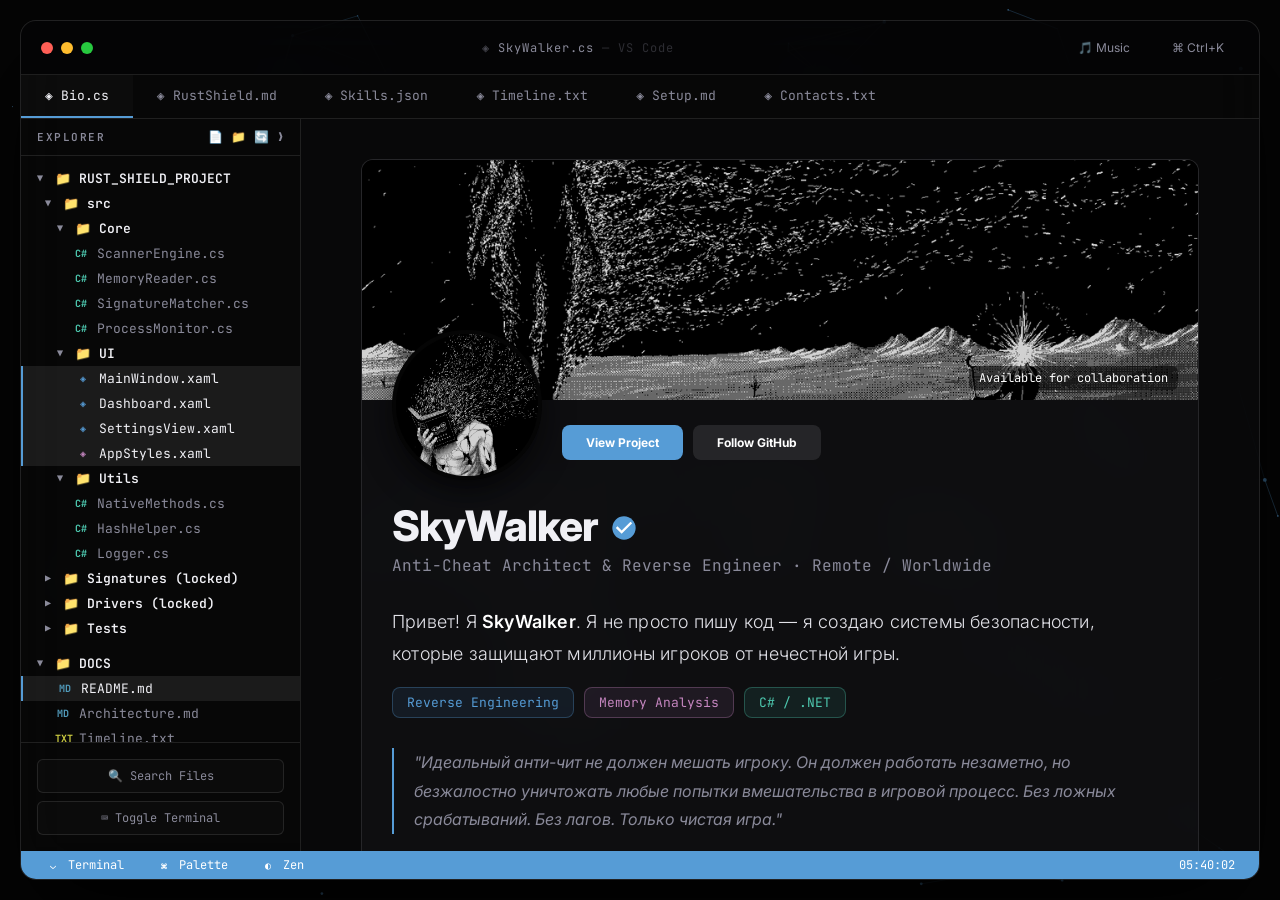
==== index.html @ 995b351a "Добавление" ====
<!DOCTYPE html>
<html lang="ru">
<head>
  <meta charset="UTF-8">
  <meta name="viewport" content="width=device-width, initial-scale=1.0">
  <title>SkyWalker | Anti-Cheat Architect</title>
  <link rel="icon" href="avatar.png">
  <link href="https://fonts.googleapis.com/css2?family=Inter:wght@300;400;500;600;700;800&family=JetBrains+Mono:wght@400;500;700&display=swap" rel="stylesheet">
  <link rel="stylesheet" href="css/main.css">
  <link rel="stylesheet" href="css/motion.css">
</head>
<body>

  <canvas id="bgCanvas"></canvas>

  <div class="boot-screen" id="bootScreen">
    <div class="boot-logo">◈</div>
    <div class="boot-text" id="bootText">INITIALIZING NARRATIVE...</div>
  </div>

  <div class="toast-container" id="toastContainer"></div>

  <div class="overlay" id="paletteOverlay">
    <div class="modal">
      <input type="text" class="modal-input" id="paletteInput" placeholder="Search commands...">
      <div class="modal-list" id="paletteList"></div>
      <div class="modal-footer"><kbd>↑↓</kbd> Navigate <kbd>↵</kbd> Select <kbd>Esc</kbd> Close</div>
    </div>
  </div>

  <div class="overlay" id="searchOverlay">
    <div class="modal">
      <input type="text" class="modal-input" id="searchInput" placeholder="Fuzzy search across all files...">
      <div class="modal-list" id="searchList"></div>
    </div>
  </div>

  <div class="window" id="appWindow">
    <div class="titlebar">
      <div class="dots">
        <div class="dot red" onclick="App.notify('System secured.', 'error')"></div>
        <div class="dot yellow"></div>
        <div class="dot green"></div>
      </div>
      <div class="titlebar-center">
        <span style="opacity:0.5">◈</span> <span id="tbTitle">SkyWalker.cs</span> <span style="opacity:0.3">— VS Code</span>
      </div>
      <div class="titlebar-actions">
        <button class="tb-btn" id="btnMusic">🎵 Music</button>
        <button class="tb-btn" onclick="App.openPalette()">⌘ Ctrl+K</button>
      </div>
    </div>

    <div class="tabbar" id="tabbar">
      <div class="tab active" data-tab="bio">◈ Bio.cs</div>
      <div class="tab" data-tab="project">◈ RustShield.md</div>
      <div class="tab" data-tab="skills">◈ Skills.json</div>
      <div class="tab" data-tab="timeline">◈ Timeline.txt</div>
      <div class="tab" data-tab="setup">◈ Setup.md</div>
      <div class="tab" data-tab="contacts">◈ Contacts.txt</div>
    </div>

    <div class="body-layout">
      <!-- ОГРОМНЫЙ EXPLORER -->
      <aside class="sidebar">
        <div class="sb-header">
          <div class="sb-title">EXPLORER</div>
          <div class="sb-actions">
            <span title="New File">📄</span>
            <span title="New Folder">📁</span>
            <span title="Refresh">🔄</span>
            <span title="Collapse">❯</span>
          </div>
        </div>
        
        <div class="sb-tree">
          <div class="sb-folder open"><span class="arrow">▼</span> 📁 RUST_SHIELD_PROJECT</div>
          
          <div class="sb-folder open" style="padding-left: 24px;"><span class="arrow">▼</span> 📁 src</div>
          <div class="sb-folder open" style="padding-left: 36px;"><span class="arrow">▼</span> 📁 Core</div>
          <div class="sb-item" data-nav="project" style="padding-left: 52px;"><span class="icon cyan">C#</span> ScannerEngine.cs</div>
          <div class="sb-item" data-nav="project" style="padding-left: 52px;"><span class="icon cyan">C#</span> MemoryReader.cs</div>
          <div class="sb-item" data-nav="project" style="padding-left: 52px;"><span class="icon cyan">C#</span> SignatureMatcher.cs</div>
          <div class="sb-item" data-nav="project" style="padding-left: 52px;"><span class="icon cyan">C#</span> ProcessMonitor.cs</div>
          
          <div class="sb-folder open" style="padding-left: 36px;"><span class="arrow">▼</span> 📁 UI</div>
          <div class="sb-item" data-nav="bio" style="padding-left: 52px;"><span class="icon blue">◈</span> MainWindow.xaml</div>
          <div class="sb-item" data-nav="bio" style="padding-left: 52px;"><span class="icon blue">◈</span> Dashboard.xaml</div>
          <div class="sb-item" data-nav="bio" style="padding-left: 52px;"><span class="icon blue">◈</span> SettingsView.xaml</div>
          <div class="sb-item" data-nav="bio" style="padding-left: 52px;"><span class="icon purple">◈</span> AppStyles.xaml</div>
          
          <div class="sb-folder open" style="padding-left: 36px;"><span class="arrow">▼</span> 📁 Utils</div>
          <div class="sb-item" data-nav="project" style="padding-left: 52px;"><span class="icon cyan">C#</span> NativeMethods.cs</div>
          <div class="sb-item" data-nav="project" style="padding-left: 52px;"><span class="icon cyan">C#</span> HashHelper.cs</div>
          <div class="sb-item" data-nav="project" style="padding-left: 52px;"><span class="icon cyan">C#</span> Logger.cs</div>

          <div class="sb-folder" style="padding-left: 24px;"><span class="arrow">▶</span> 📁 Signatures (locked)</div>
          <div class="sb-folder" style="padding-left: 24px;"><span class="arrow">▶</span> 📁 Drivers (locked)</div>
          <div class="sb-folder" style="padding-left: 24px;"><span class="arrow">▶</span> 📁 Tests</div>

          <div class="sb-folder open" style="margin-top: 10px;"><span class="arrow">▼</span> 📁 DOCS</div>
          <div class="sb-item" data-nav="bio" style="padding-left: 34px;"><span class="icon md">MD</span> README.md</div>
          <div class="sb-item" data-nav="project" style="padding-left: 34px;"><span class="icon md">MD</span> Architecture.md</div>
          <div class="sb-item" data-nav="timeline" style="padding-left: 34px;"><span class="icon txt">TXT</span> Timeline.txt</div>
          <div class="sb-item" data-nav="setup" style="padding-left: 34px;"><span class="icon md">MD</span> Installation.md</div>
          <div class="sb-item" data-nav="contacts" style="padding-left: 34px;"><span class="icon txt">TXT</span> Contacts.txt</div>

          <div class="sb-folder open" style="margin-top: 10px;"><span class="arrow">▼</span> 📁 CONFIG</div>
          <div class="sb-item" data-nav="skills" style="padding-left: 34px;"><span class="icon json">{ }</span> skills.json</div>
          <div class="sb-item" data-nav="skills" style="padding-left: 34px;"><span class="icon json">{ }</span> appsettings.json</div>
          <div class="sb-item" style="padding-left: 34px;"><span class="icon json">{ }</span> signature_db.json</div>
          
          <div class="sb-folder open" style="margin-top: 10px;"><span class="arrow">▼</span> 📁 ROOT</div>
          <div class="sb-item" style="padding-left: 34px;"><span class="icon xml">📄</span> RustShield.csproj</div>
          <div class="sb-item" style="padding-left: 34px;"><span class="icon xml">📄</span> .gitignore</div>
          <div class="sb-item" style="padding-left: 34px;"><span class="icon xml">📄</span> LICENSE</div>
          <div class="sb-item" style="padding-left: 34px;"><span class="icon xml">📄</span> icon.ico</div>
        </div>

        <div class="sb-footer">
          <button class="sb-btn" onclick="App.openSearch()">🔍 Search Files</button>
          <button class="sb-btn" onclick="App.toggleTerm()">⌨ Toggle Terminal</button>
        </div>
      </aside>

      <div class="main-area">
        <main class="main" id="mainContent" style="view-transition-name: main-view;"></main>
        
        <div class="terminal closed" id="terminal">
          <div class="term-head">
            <span>TERMINAL</span>
            <span style="cursor:pointer;" onclick="App.toggleTerm()">×</span>
          </div>
          <div class="term-body" id="termBody">
            <div class="term-line"><span class="term-prompt">skywalker@dev:~$</span><span>Type 'help' to begin.</span></div>
            <div class="term-line" style="margin-top:8px;">
              <span class="term-prompt">skywalker@dev:~$</span>
              <input type="text" class="term-in" id="termInput" autocomplete="off" spellcheck="false">
            </div>
          </div>
        </div>
      </div>
    </div>

    <div class="bottom-bar">
      <div class="bb-item" onclick="App.toggleTerm()"><span class="icon">⌄</span> Terminal</div>
      <div class="bb-item" onclick="App.openPalette()"><span class="icon">⌘</span> Palette</div>
      <div class="bb-item" onclick="document.body.classList.toggle('zen-mode')"><span class="icon">◐</span> Zen</div>
      <div style="flex:1"></div>
      <div class="bb-item" id="clock">00:00:00</div>
    </div>
  </div>

  <script src="js/data.js"></script>
  <script src="js/audio.js"></script>
  <script src="js/views.js"></script>
  <script src="js/app.js"></script>
</body>
</html>
---- css/main.css ----
:root {
  --bg: #050505;
  --bg-side: rgba(15, 15, 18, 0.6);
  --bg-panel: rgba(25, 25, 30, 0.4);
  --bg-hover: rgba(255, 255, 255, 0.08);
  --border: rgba(255, 255, 255, 0.1);
  --text: #f0f0f5;
  --text-dim: #8a8a9a;
  --blue: #569cd6; --purple: #c586c0; --green: #6a9955; --red: #f44747; --orange: #ce9178; --cyan: #4ec9b0;
  --font-sans: 'Inter', sans-serif;
  --font-mono: 'JetBrains Mono', monospace;
}

* { margin: 0; padding: 0; box-sizing: border-box; }
html, body { height: 100%; overflow: hidden; font-family: var(--font-sans); background: var(--bg); color: var(--text); }
a { color: inherit; text-decoration: none; }
button { border: none; background: none; font: inherit; color: inherit; cursor: pointer; }
input { cursor: text; }

#bgCanvas { position: fixed; inset: 0; z-index: 0; pointer-events: none; }

.window { position: absolute; inset: 20px; background: rgba(10, 10, 12, 0.7); backdrop-filter: blur(30px); border: 1px solid var(--border); border-radius: 16px; overflow: hidden; display: flex; flex-direction: column; box-shadow: 0 40px 100px rgba(0,0,0,0.9); z-index: 10; transition: inset 0.4s ease; }
body.zen-mode .window { inset: 0; border-radius: 0; border: none; }
body.zen-mode .sidebar, body.zen-mode .tabbar, body.zen-mode .bottom-bar { display: none; }
body.zen-mode .main { padding: 80px 15vw; }

.titlebar { background: rgba(0,0,0,0.4); border-bottom: 1px solid var(--border); padding: 12px 20px; display: flex; align-items: center; gap: 20px; }
.dots { display: flex; gap: 8px; }
.dot { width: 12px; height: 12px; border-radius: 50%; cursor: pointer; }
.dot.red { background: #ff5f56; } .dot.yellow { background: #ffbd2e; } .dot.green { background: #27c93f; }
.titlebar-center { flex: 1; text-align: center; font-family: var(--font-mono); font-size: 12px; color: var(--text-dim); letter-spacing: 1px; }
.titlebar-actions { display: flex; gap: 12px; }
.tb-btn { padding: 6px 14px; border-radius: 8px; font-size: 12px; color: var(--text-dim); transition: 0.2s; border: 1px solid transparent; }
.tb-btn:hover { background: var(--bg-hover); color: var(--text); border-color: var(--border); }

.tabbar { display: flex; border-bottom: 1px solid var(--border); background: rgba(0,0,0,0.2); overflow-x: auto; }
.tab { padding: 12px 24px; font-family: var(--font-mono); font-size: 13px; color: var(--text-dim); cursor: pointer; border-bottom: 2px solid transparent; transition: 0.3s; white-space: nowrap; }
.tab:hover { color: var(--text); }
.tab.active { color: var(--text); border-bottom-color: var(--blue); background: rgba(255,255,255,0.02); }

.body-layout { display: flex; flex: 1; overflow: hidden; }
.sidebar { width: 280px; background: rgba(0,0,0,0.2); border-right: 1px solid var(--border); display: flex; flex-direction: column; font-family: var(--font-mono); font-size: 13px; }
.sb-header { display: flex; justify-content: space-between; align-items: center; padding: 10px 16px; border-bottom: 1px solid var(--border); }
.sb-title { font-size: 11px; color: var(--text-dim); letter-spacing: 1.5px; font-weight: 600; }
.sb-actions { display: flex; gap: 8px; font-size: 12px; color: var(--text-dim); cursor: pointer; }
.sb-actions span:hover { color: var(--text); }

.sb-tree { flex: 1; overflow-y: auto; padding: 10px 0; }
.sb-folder { padding: 4px 16px; color: var(--text); display: flex; align-items: center; gap: 6px; cursor: pointer; font-weight: 600; white-space: nowrap; }
.sb-folder .arrow { font-size: 10px; color: var(--text-dim); width: 12px; }
.sb-folder:hover { background: var(--bg-hover); }

.sb-item { padding: 4px 16px 4px 34px; color: var(--text-dim); cursor: pointer; display: flex; align-items: center; gap: 8px; transition: 0.1s; white-space: nowrap; overflow: hidden; text-overflow: ellipsis; }
.sb-item:hover { color: var(--text); background: var(--bg-hover); }
.sb-item.active { color: var(--text); background: var(--bg-hover); border-left: 2px solid var(--blue); }

.icon { font-family: var(--font-mono); font-size: 10px; font-weight: 700; display: inline-block; text-align: center; width: 16px; }
.icon.blue { color: var(--blue); } .icon.orange { color: var(--orange); } .icon.purple { color: var(--purple); } .icon.green { color: var(--green); } .icon.cyan { color: var(--cyan); } .icon.md { color: #519aba; } .icon.txt { color: #cbcb41; } .icon.json { color: #cbcb41; } .icon.xml { color: #e37933; }

.sb-footer { padding: 16px; border-top: 1px solid var(--border); display: flex; flex-direction: column; gap: 8px; }
.sb-btn { padding: 8px; border: 1px solid var(--border); border-radius: 6px; font-size: 12px; color: var(--text-dim); text-align: center; transition: 0.2s; background: rgba(255,255,255,0.02); }
.sb-btn:hover { border-color: var(--blue); color: var(--text); }

.main-area { flex: 1; overflow: hidden; display: flex; flex-direction: column; position: relative; }
.main { flex: 1; overflow-y: auto; overflow-x: hidden; padding: 40px 60px; scroll-behavior: smooth; }

.terminal { height: 260px; background: rgba(15,15,20,0.95); backdrop-filter: blur(10px); border-top: 1px solid var(--border); display: flex; flex-direction: column; transition: height 0.3s cubic-bezier(0.16, 1, 0.3, 1); position: absolute; bottom: 0; left: 0; right: 0; z-index: 20; }
.terminal.closed { height: 0; border: none; overflow: hidden; }
.term-head { padding: 8px 16px; border-bottom: 1px solid var(--border); font-family: var(--font-mono); font-size: 11px; color: var(--text-dim); display: flex; justify-content: space-between; background: rgba(0,0,0,0.3); }
.term-body { flex: 1; padding: 16px; font-family: var(--font-mono); font-size: 13px; overflow-y: auto; line-height: 1.6; }
.term-line { display: flex; gap: 10px; margin-bottom: 4px; }
.term-prompt { color: var(--green); font-weight: bold; }
.term-in { flex: 1; background: transparent; border: none; outline: none; color: var(--text); font-family: var(--font-mono); }

.bottom-bar { background: var(--blue); padding: 4px 16px; display: flex; gap: 16px; align-items: center; font-family: var(--font-mono); font-size: 12px; color: #fff; }
.bb-item { padding: 2px 8px; border-radius: 4px; cursor: pointer; transition: 0.2s; }
.bb-item:hover { background: rgba(255,255,255,0.2); }

.overlay { position: fixed; inset: 0; background: rgba(0,0,0,0.8); backdrop-filter: blur(10px); z-index: 100; display: flex; justify-content: center; padding-top: 15vh; opacity: 0; pointer-events: none; transition: opacity 0.3s; }
.overlay.open { opacity: 1; pointer-events: all; }
.modal { width: 100%; max-width: 600px; background: rgba(25,25,30,0.95); border: 1px solid var(--border); border-radius: 12px; overflow: hidden; transform: translateY(-20px); transition: transform 0.3s; box-shadow: 0 20px 60px rgba(0,0,0,0.8); }
.overlay.open .modal { transform: translateY(0); }
.modal-input { width: 100%; padding: 16px 20px; font-family: var(--font-mono); font-size: 16px; background: transparent; color: var(--text); border-bottom: 1px solid var(--border); outline: none; }
.modal-list { max-height: 350px; overflow-y: auto; padding: 8px; }
.modal-item { padding: 12px 16px; font-family: var(--font-mono); font-size: 14px; color: var(--text-dim); cursor: pointer; border-radius: 8px; transition: 0.1s; }
.modal-item:hover, .modal-item.selected { background: rgba(86, 156, 214, 0.15); color: var(--text); }
.modal-footer { padding: 12px 16px; border-top: 1px solid var(--border); font-size: 11px; color: var(--text-dim); display: flex; gap: 16px; background: rgba(0,0,0,0.2); font-family: var(--font-mono); }
kbd { background: rgba(255,255,255,0.1); border: 1px solid var(--border); padding: 2px 6px; border-radius: 4px; font-family: var(--font-sans); }

.toast-container { position: fixed; bottom: 40px; right: 40px; z-index: 1000; display: flex; flex-direction: column; gap: 12px; }
.toast { background: rgba(25,25,30,0.95); border: 1px solid var(--border); border-left: 4px solid var(--blue); padding: 14px 20px; border-radius: 8px; font-size: 13px; box-shadow: 0 10px 30px rgba(0,0,0,0.5); animation: slideIn 0.3s cubic-bezier(0.16, 1, 0.3, 1); position: relative; overflow: hidden; min-width: 250px; }
.toast-progress { position: absolute; bottom: 0; left: 0; height: 2px; background: var(--blue); animation: progress 3s linear forwards; }
@keyframes slideIn { from { transform: translateX(50px); opacity: 0; } to { transform: translateX(0); opacity: 1; } }
@keyframes progress { from { width: 100%; } to { width: 0%; } }

.boot-screen { position: fixed; inset: 0; background: #050505; z-index: 9999; display: flex; flex-direction: column; align-items: center; justify-content: center; transition: opacity 0.8s; }
.boot-screen.hidden { opacity: 0; pointer-events: none; }
.boot-logo { font-size: 80px; color: var(--blue); margin-bottom: 24px; text-shadow: 0 0 40px var(--blue); animation: pulse 2s infinite; }
.boot-text { font-family: var(--font-mono); font-size: 14px; color: var(--text-dim); letter-spacing: 2px; }
@keyframes pulse { 0%, 100% { transform: scale(1); } 50% { transform: scale(1.05); opacity: 0.7; } }

.content-section { margin-bottom: 50px; }
.section-header { font-family: var(--font-mono); font-size: 20px; color: var(--blue); margin-bottom: 20px; display: flex; align-items: center; gap: 12px; }
.section-header::before { content: '#'; color: var(--text-dim); }
.section-header::after { content: ''; flex: 1; height: 1px; background: var(--border); margin-left: 12px; }
.grid-2 { display: grid; grid-template-columns: 1fr 1fr; gap: 20px; }
.grid-3 { display: grid; grid-template-columns: repeat(3, 1fr); gap: 20px; }
.card { background: rgba(255,255,255,0.02); border: 1px solid var(--border); border-radius: 12px; padding: 24px; transition: 0.3s; }
.card:hover { background: rgba(255,255,255,0.04); border-color: rgba(86, 156, 214, 0.3); transform: translateY(-2px); }
/* ==========================================
   КАСТОМНЫЙ СКРОЛЛБАР (Премиум дизайн)
   ========================================== */

/* Для WebKit браузеров (Chrome, Edge, Safari, Opera) */
::-webkit-scrollbar {
  width: 8px;  /* Ширина вертикального скролла */
  height: 8px; /* Высота горизонтального скролла */
}

::-webkit-scrollbar-track {
  background: rgba(0, 0, 0, 0.2); /* Темный, почти прозрачный фон дорожки */
  border-radius: 4px;
}

::-webkit-scrollbar-thumb {
  background: rgba(255, 255, 255, 0.1); /* Полупрозрачный ползунок */
  border-radius: 4px;
  border: 1px solid transparent; /* Отступы (чтобы ползунок казался тоньше) */
  background-clip: padding-box;
  transition: background 0.3s ease;
}

::-webkit-scrollbar-thumb:hover {
  background: rgba(86, 156, 214, 0.6); /* Неоново-синий при наведении */
  box-shadow: 0 0 10px rgba(86, 156, 214, 0.4); /* Легкое свечение */
}

::-webkit-scrollbar-corner {
  background: transparent;
}

/* Для Firefox (он не поддерживает WebKit стили, но понимает эти) */
* {
  scrollbar-width: thin;
  scrollbar-color: rgba(255, 255, 255, 0.15) rgba(0, 0, 0, 0.2);
}
---- css/motion.css ----
::view-transition-old(main-view) { animation: 0.3s cubic-bezier(0.4, 0, 1, 1) both fade-out; }
::view-transition-new(main-view) { animation: 0.5s cubic-bezier(0, 0, 0.2, 1) both slide-up; }
@keyframes fade-out { to { opacity: 0; transform: scale(0.98); filter: blur(4px); } }
@keyframes slide-up { from { opacity: 0; transform: translateY(30px) scale(0.98); } to { opacity: 1; transform: translateY(0) scale(1); } }

@keyframes kinetic-text {
  0% { opacity: 0; transform: translateY(50px) scale(0.9); filter: blur(10px); }
  100% { opacity: 1; transform: translateY(0) scale(1); filter: blur(0); }
}
.hero-name { animation: kinetic-text linear both; animation-timeline: view(); animation-range: entry 10% cover 40%; }

@keyframes reveal-card {
  from { opacity: 0; transform: translateY(40px); }
  to { opacity: 1; transform: translateY(0); }
}
.scroll-reveal { animation: reveal-card linear both; animation-timeline: view(); animation-range: entry 5% cover 20%; }

@keyframes parallax-banner {
  from { transform: translateY(0) scale(1); }
  to { transform: translateY(40%) scale(1.1); }
}
.gh-banner { animation: parallax-banner linear both; animation-timeline: scroll(nearest); }

.gh-profile { position: relative; transition: transform 0.4s cubic-bezier(0.16, 1, 0.3, 1), box-shadow 0.4s; border-radius: 12px; overflow: hidden; background: rgba(25, 25, 30, 0.4); border: 1px solid var(--border); }
.gh-profile:hover { transform: translateY(-5px); box-shadow: 0 20px 40px rgba(0,0,0,0.6), 0 0 20px rgba(86, 156, 214, 0.15); }
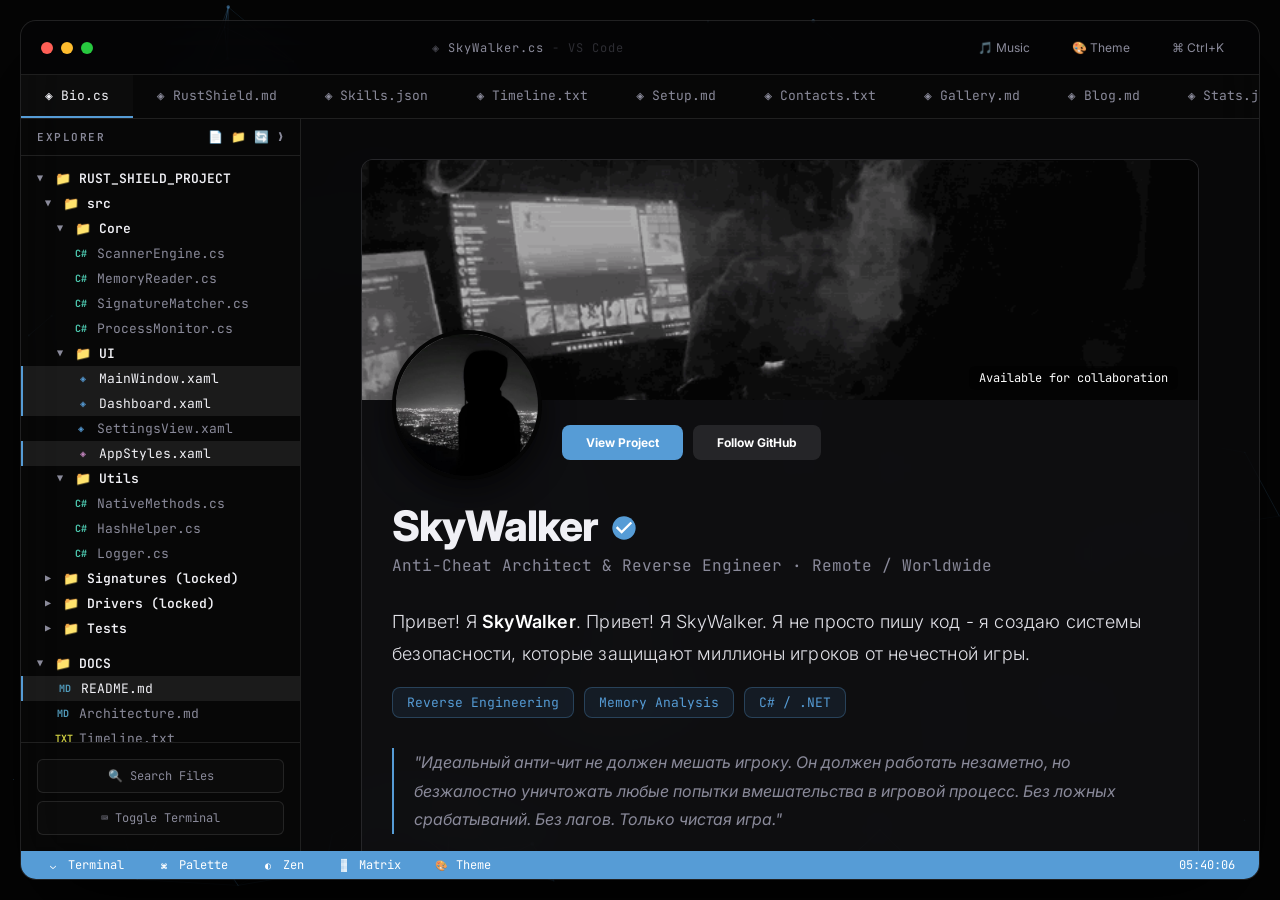
==== commit cf13361b: "s" ====
--- a/index.html
+++ b/index.html
@@ -8,10 +8,22 @@
   <link href="https://fonts.googleapis.com/css2?family=Inter:wght@300;400;500;600;700;800&family=JetBrains+Mono:wght@400;500;700&display=swap" rel="stylesheet">
   <link rel="stylesheet" href="css/main.css">
   <link rel="stylesheet" href="css/motion.css">
+  <link rel="stylesheet" href="css/themes.css">
+  
+  <style>
+    #themeOverlay { padding-top: 15vh !important; align-items: flex-start !important; }
+    #themeOverlay .modal { max-width: 360px !important; height: auto !important; min-height: auto !important; background: rgba(25, 25, 30, 0.98) !important; }
+    #themeOverlay .modal-list { max-height: 250px !important; }
+    .modal-item.selected { background: rgba(86, 156, 214, 0.3) !important; }
+  </style>
 </head>
 <body>
 
   <canvas id="bgCanvas"></canvas>
+  <canvas id="matrixCanvas" style="position:fixed;inset:0;z-index:1;pointer-events:none;display:none;"></canvas>
+
+  <audio id="bgMusic" src="music.mp3" loop preload="auto"></audio>
+  <audio id="webMusic" preload="none"></audio>
 
   <div class="boot-screen" id="bootScreen">
     <div class="boot-logo">◈</div>
@@ -32,6 +44,29 @@
     <div class="modal">
       <input type="text" class="modal-input" id="searchInput" placeholder="Fuzzy search across all files...">
       <div class="modal-list" id="searchList"></div>
+    </div>
+  </div>
+
+  <div class="overlay" id="themeOverlay">
+    <div class="modal">
+      <div class="modal-input" style="cursor:default;">🎨 Выберите тему</div>
+      <div class="modal-list" id="themeList"></div>
+    </div>
+  </div>
+
+  <!-- Окно для чтения статьи в блоге -->
+  <div class="overlay" id="blogOverlay">
+    <div class="modal" style="max-width: 700px;">
+      <div style="padding: 20px; border-bottom: 1px solid var(--border); display: flex; justify-content: space-between; align-items: center; background: rgba(0,0,0,0.2);">
+        <div>
+          <div id="blogModalTitle" style="font-size: 20px; font-weight: bold; color: var(--text);"></div>
+          <div id="blogModalDate" style="font-family: var(--font-mono); font-size: 12px; color: var(--text-dim); margin-top: 4px;"></div>
+        </div>
+        <button onclick="App.closeBlog()" style="background: none; border: none; color: var(--text-dim); font-size: 24px; cursor: pointer; transition: 0.2s;" onmouseover="this.style.color='#fff'" onmouseout="this.style.color='var(--text-dim)'">×</button>
+      </div>
+      <div id="blogModalBody" style="padding: 24px; color: #d1d1d6; font-size: 15px; line-height: 1.8; max-height: 60vh; overflow-y: auto;">
+        <!-- Текст статьи -->
+      </div>
     </div>
   </div>
 
@@ -43,10 +78,11 @@
         <div class="dot green"></div>
       </div>
       <div class="titlebar-center">
-        <span style="opacity:0.5">◈</span> <span id="tbTitle">SkyWalker.cs</span> <span style="opacity:0.3">— VS Code</span>
+        <span style="opacity:0.5">◈</span> <span id="tbTitle">SkyWalker.cs</span> <span style="opacity:0.3">- VS Code</span>
       </div>
       <div class="titlebar-actions">
         <button class="tb-btn" id="btnMusic">🎵 Music</button>
+        <button class="tb-btn" id="btnTheme">🎨 Theme</button>
         <button class="tb-btn" onclick="App.openPalette()">⌘ Ctrl+K</button>
       </div>
     </div>
@@ -58,10 +94,14 @@
       <div class="tab" data-tab="timeline">◈ Timeline.txt</div>
       <div class="tab" data-tab="setup">◈ Setup.md</div>
       <div class="tab" data-tab="contacts">◈ Contacts.txt</div>
+      <div class="tab" data-tab="gallery">◈ Gallery.md</div>
+      <div class="tab" data-tab="blog">◈ Blog.md</div>
+      <div class="tab" data-tab="stats">◈ Stats.json</div>
+      <div class="tab" data-tab="changelog">◈ Changelog.txt</div>
+      <div class="tab" data-tab="converter">◈ Converter.js</div>
     </div>
 
     <div class="body-layout">
-      <!-- ОГРОМНЫЙ EXPLORER -->
       <aside class="sidebar">
         <div class="sb-header">
           <div class="sb-title">EXPLORER</div>
@@ -72,23 +112,23 @@
             <span title="Collapse">❯</span>
           </div>
         </div>
-        
+
         <div class="sb-tree">
           <div class="sb-folder open"><span class="arrow">▼</span> 📁 RUST_SHIELD_PROJECT</div>
-          
+
           <div class="sb-folder open" style="padding-left: 24px;"><span class="arrow">▼</span> 📁 src</div>
           <div class="sb-folder open" style="padding-left: 36px;"><span class="arrow">▼</span> 📁 Core</div>
           <div class="sb-item" data-nav="project" style="padding-left: 52px;"><span class="icon cyan">C#</span> ScannerEngine.cs</div>
           <div class="sb-item" data-nav="project" style="padding-left: 52px;"><span class="icon cyan">C#</span> MemoryReader.cs</div>
           <div class="sb-item" data-nav="project" style="padding-left: 52px;"><span class="icon cyan">C#</span> SignatureMatcher.cs</div>
           <div class="sb-item" data-nav="project" style="padding-left: 52px;"><span class="icon cyan">C#</span> ProcessMonitor.cs</div>
-          
+
           <div class="sb-folder open" style="padding-left: 36px;"><span class="arrow">▼</span> 📁 UI</div>
           <div class="sb-item" data-nav="bio" style="padding-left: 52px;"><span class="icon blue">◈</span> MainWindow.xaml</div>
           <div class="sb-item" data-nav="bio" style="padding-left: 52px;"><span class="icon blue">◈</span> Dashboard.xaml</div>
-          <div class="sb-item" data-nav="bio" style="padding-left: 52px;"><span class="icon blue">◈</span> SettingsView.xaml</div>
+          <div class="sb-item" data-nav="gallery" style="padding-left: 52px;"><span class="icon blue">◈</span> SettingsView.xaml</div>
           <div class="sb-item" data-nav="bio" style="padding-left: 52px;"><span class="icon purple">◈</span> AppStyles.xaml</div>
-          
+
           <div class="sb-folder open" style="padding-left: 36px;"><span class="arrow">▼</span> 📁 Utils</div>
           <div class="sb-item" data-nav="project" style="padding-left: 52px;"><span class="icon cyan">C#</span> NativeMethods.cs</div>
           <div class="sb-item" data-nav="project" style="padding-left: 52px;"><span class="icon cyan">C#</span> HashHelper.cs</div>
@@ -104,12 +144,18 @@
           <div class="sb-item" data-nav="timeline" style="padding-left: 34px;"><span class="icon txt">TXT</span> Timeline.txt</div>
           <div class="sb-item" data-nav="setup" style="padding-left: 34px;"><span class="icon md">MD</span> Installation.md</div>
           <div class="sb-item" data-nav="contacts" style="padding-left: 34px;"><span class="icon txt">TXT</span> Contacts.txt</div>
+          <div class="sb-item" data-nav="blog" style="padding-left: 34px;"><span class="icon md">MD</span> Blog.md</div>
+          <div class="sb-item" data-nav="changelog" style="padding-left: 34px;"><span class="icon txt">TXT</span> Changelog.txt</div>
 
           <div class="sb-folder open" style="margin-top: 10px;"><span class="arrow">▼</span> 📁 CONFIG</div>
           <div class="sb-item" data-nav="skills" style="padding-left: 34px;"><span class="icon json">{ }</span> skills.json</div>
+          <div class="sb-item" data-nav="stats" style="padding-left: 34px;"><span class="icon json">{ }</span> stats.json</div>
           <div class="sb-item" data-nav="skills" style="padding-left: 34px;"><span class="icon json">{ }</span> appsettings.json</div>
           <div class="sb-item" style="padding-left: 34px;"><span class="icon json">{ }</span> signature_db.json</div>
-          
+
+          <div class="sb-folder open" style="margin-top: 10px;"><span class="arrow">▼</span> 📁 TOOLS</div>
+          <div class="sb-item" data-nav="converter" style="padding-left: 34px;"><span class="icon json">JS</span> Converter.js</div>
+
           <div class="sb-folder open" style="margin-top: 10px;"><span class="arrow">▼</span> 📁 ROOT</div>
           <div class="sb-item" style="padding-left: 34px;"><span class="icon xml">📄</span> RustShield.csproj</div>
           <div class="sb-item" style="padding-left: 34px;"><span class="icon xml">📄</span> .gitignore</div>
@@ -125,7 +171,7 @@
 
       <div class="main-area">
         <main class="main" id="mainContent" style="view-transition-name: main-view;"></main>
-        
+
         <div class="terminal closed" id="terminal">
           <div class="term-head">
             <span>TERMINAL</span>
@@ -145,15 +191,17 @@
     <div class="bottom-bar">
       <div class="bb-item" onclick="App.toggleTerm()"><span class="icon">⌄</span> Terminal</div>
       <div class="bb-item" onclick="App.openPalette()"><span class="icon">⌘</span> Palette</div>
-      <div class="bb-item" onclick="document.body.classList.toggle('zen-mode')"><span class="icon">◐</span> Zen</div>
+      <div class="bb-item" onclick="App.toggleZen()"><span class="icon">◐</span> Zen</div>
+      <div class="bb-item" onclick="App.toggleMatrix()"><span class="icon">▓</span> Matrix</div>
+      <div class="bb-item" onclick="App.openTheme()"><span class="icon">🎨</span> Theme</div>
       <div style="flex:1"></div>
       <div class="bb-item" id="clock">00:00:00</div>
     </div>
   </div>
 
   <script src="js/data.js"></script>
-  <script src="js/audio.js"></script>
   <script src="js/views.js"></script>
+  <script src="js/github.js"></script>
   <script src="js/app.js"></script>
 </body>
 </html>
--- a/css/main.css
+++ b/css/main.css
@@ -76,16 +76,92 @@
 .bb-item { padding: 2px 8px; border-radius: 4px; cursor: pointer; transition: 0.2s; }
 .bb-item:hover { background: rgba(255,255,255,0.2); }
 
-.overlay { position: fixed; inset: 0; background: rgba(0,0,0,0.8); backdrop-filter: blur(10px); z-index: 100; display: flex; justify-content: center; padding-top: 15vh; opacity: 0; pointer-events: none; transition: opacity 0.3s; }
+/* ==========================================
+   ИСПРАВЛЕННЫЕ МОДАЛЬНЫЕ ОКНА (ПОИСК, ТЕМЫ)
+   ========================================== */
+
+.overlay { 
+  position: fixed; 
+  inset: 0; 
+  background: rgba(0,0,0,0.8); 
+  backdrop-filter: blur(10px); 
+  z-index: 100; 
+  display: flex; 
+  justify-content: center; 
+  align-items: flex-start; /* Прижимаем к верху */
+  padding-top: 15vh; /* Отступ сверху */
+  opacity: 0; 
+  pointer-events: none; 
+  transition: opacity 0.3s; 
+}
 .overlay.open { opacity: 1; pointer-events: all; }
-.modal { width: 100%; max-width: 600px; background: rgba(25,25,30,0.95); border: 1px solid var(--border); border-radius: 12px; overflow: hidden; transform: translateY(-20px); transition: transform 0.3s; box-shadow: 0 20px 60px rgba(0,0,0,0.8); }
-.overlay.open .modal { transform: translateY(0); }
-.modal-input { width: 100%; padding: 16px 20px; font-family: var(--font-mono); font-size: 16px; background: transparent; color: var(--text); border-bottom: 1px solid var(--border); outline: none; }
-.modal-list { max-height: 350px; overflow-y: auto; padding: 8px; }
-.modal-item { padding: 12px 16px; font-family: var(--font-mono); font-size: 14px; color: var(--text-dim); cursor: pointer; border-radius: 8px; transition: 0.1s; }
+
+.modal { 
+  width: 100%; 
+  max-width: 600px; 
+  background: rgba(25,25,30,0.95); 
+  border: 1px solid var(--border); 
+  border-radius: 12px; 
+  overflow: hidden; 
+  /* Плавная анимация выплывания */
+  transform: translateY(-20px) scaleY(0.95); 
+  transform-origin: top center;
+  transition: transform 0.3s cubic-bezier(0.16, 1, 0.3, 1); 
+  box-shadow: 0 20px 60px rgba(0,0,0,0.8); 
+  display: flex;
+  flex-direction: column;
+  /* Убираем жесткую высоту, чтобы он рос вместе с контентом */
+  height: auto; 
+  max-height: 70vh; 
+}
+.overlay.open .modal { transform: translateY(0) scaleY(1); }
+
+.modal-input { 
+  width: 100%; 
+  padding: 16px 20px; 
+  font-family: var(--font-mono); 
+  font-size: 16px; 
+  background: transparent; 
+  color: var(--text); 
+  border-bottom: 1px solid var(--border); 
+  outline: none; 
+}
+
+.modal-list { 
+  /* Убираем flex: 1, чтобы список не растягивался */
+  flex: 0 1 auto; 
+  max-height: 400px; 
+  overflow-y: auto; 
+  padding: 8px; 
+}
+
+.modal-item { 
+  padding: 12px 16px; 
+  font-family: var(--font-mono); 
+  font-size: 14px; 
+  color: var(--text-dim); 
+  cursor: pointer; 
+  border-radius: 8px; 
+  transition: 0.1s; 
+}
 .modal-item:hover, .modal-item.selected { background: rgba(86, 156, 214, 0.15); color: var(--text); }
-.modal-footer { padding: 12px 16px; border-top: 1px solid var(--border); font-size: 11px; color: var(--text-dim); display: flex; gap: 16px; background: rgba(0,0,0,0.2); font-family: var(--font-mono); }
+
+.modal-footer { 
+  padding: 12px 16px; 
+  border-top: 1px solid var(--border); 
+  font-size: 11px; 
+  color: var(--text-dim); 
+  display: flex; 
+  gap: 16px; 
+  background: rgba(0,0,0,0.2); 
+  font-family: var(--font-mono); 
+}
 kbd { background: rgba(255,255,255,0.1); border: 1px solid var(--border); padding: 2px 6px; border-radius: 4px; font-family: var(--font-sans); }
+
+/* Фикс размера для окна тем */
+#themeOverlay .modal { max-width: 360px; }
+
+/* ========================================== */
 
 .toast-container { position: fixed; bottom: 40px; right: 40px; z-index: 1000; display: flex; flex-direction: column; gap: 12px; }
 .toast { background: rgba(25,25,30,0.95); border: 1px solid var(--border); border-left: 4px solid var(--blue); padding: 14px 20px; border-radius: 8px; font-size: 13px; box-shadow: 0 10px 30px rgba(0,0,0,0.5); animation: slideIn 0.3s cubic-bezier(0.16, 1, 0.3, 1); position: relative; overflow: hidden; min-width: 250px; }
@@ -107,40 +183,206 @@
 .grid-3 { display: grid; grid-template-columns: repeat(3, 1fr); gap: 20px; }
 .card { background: rgba(255,255,255,0.02); border: 1px solid var(--border); border-radius: 12px; padding: 24px; transition: 0.3s; }
 .card:hover { background: rgba(255,255,255,0.04); border-color: rgba(86, 156, 214, 0.3); transform: translateY(-2px); }
+
+::-webkit-scrollbar { width: 8px; height: 8px; }
+::-webkit-scrollbar-track { background: rgba(0, 0, 0, 0.2); border-radius: 4px; }
+::-webkit-scrollbar-thumb { background: rgba(255, 255, 255, 0.1); border-radius: 4px; border: 1px solid transparent; background-clip: padding-box; transition: background 0.3s ease; }
+::-webkit-scrollbar-thumb:hover { background: rgba(86, 156, 214, 0.6); box-shadow: 0 0 10px rgba(86, 156, 214, 0.4); }
+::-webkit-scrollbar-corner { background: transparent; }
+
+* { scrollbar-width: thin; scrollbar-color: rgba(255, 255, 255, 0.15) rgba(0, 0, 0, 0.2); }
 /* ==========================================
-   КАСТОМНЫЙ СКРОЛЛБАР (Премиум дизайн)
+   КРАСИВЫЙ ПЛЕЕР (НОВЫЙ ДИЗАЙН)
    ========================================== */
 
-/* Для WebKit браузеров (Chrome, Edge, Safari, Opera) */
-::-webkit-scrollbar {
-  width: 8px;  /* Ширина вертикального скролла */
-  height: 8px; /* Высота горизонтального скролла */
-}
-
-::-webkit-scrollbar-track {
-  background: rgba(0, 0, 0, 0.2); /* Темный, почти прозрачный фон дорожки */
+/* Стильная кнопка Play */
+.music-btn {
+  width: 44px;
+  height: 44px;
+  border-radius: 50%;
+  background: linear-gradient(135deg, var(--blue), var(--purple));
+  color: #fff;
+  font-size: 18px;
+  display: flex;
+  align-items: center;
+  justify-content: center;
+  cursor: pointer;
+  border: none;
+  box-shadow: 0 4px 15px rgba(86, 156, 214, 0.4);
+  transition: all 0.3s cubic-bezier(0.16, 1, 0.3, 1);
+  position: relative;
+}
+
+.music-btn:hover {
+  transform: scale(1.05);
+  box-shadow: 0 6px 20px rgba(86, 156, 214, 0.6);
+}
+
+.music-btn.playing {
+  background: linear-gradient(135deg, var(--red), #ff7b72);
+  box-shadow: 0 4px 15px rgba(244, 71, 71, 0.4);
+}
+
+/* Контейнер эквалайзера */
+.eq-container {
+  display: flex;
+  align-items: flex-end;
+  gap: 3px;
+  height: 24px;
+  opacity: 0.3;
+  transition: opacity 0.3s;
+}
+
+.eq-container.active {
+  opacity: 1;
+}
+
+/* Полоски эквалайзера */
+.eq-bar {
+  width: 4px;
+  background: var(--blue);
+  border-radius: 2px;
+  height: 5px;
+  transition: height 0.2s;
+}
+
+.eq-container.active .eq-bar {
+  animation: equalize 1s infinite alternate ease-in-out;
+}
+
+/* Разные задержки для полосок, чтобы они прыгали хаотично */
+.eq-container.active .eq-bar:nth-child(1) { animation-duration: 0.8s; background: var(--cyan); }
+.eq-container.active .eq-bar:nth-child(2) { animation-duration: 1.1s; background: var(--blue); }
+.eq-container.active .eq-bar:nth-child(3) { animation-duration: 0.9s; background: var(--purple); }
+.eq-container.active .eq-bar:nth-child(4) { animation-duration: 1.2s; background: var(--blue); }
+
+@keyframes equalize {
+  0% { height: 5px; }
+  100% { height: 24px; }
+}
+
+/* Красивый ползунок громкости */
+input[type=range] {
+  -webkit-appearance: none;
+  background: transparent;
+}
+input[type=range]::-webkit-slider-thumb {
+  -webkit-appearance: none;
+  height: 14px;
+  width: 14px;
+  border-radius: 50%;
+  background: #fff;
+  cursor: pointer;
+  margin-top: -5px;
+  box-shadow: 0 0 10px rgba(255,255,255,0.5);
+}
+input[type=range]::-webkit-slider-runnable-track {
+  width: 100%;
+  height: 4px;
+  cursor: pointer;
+  background: rgba(255, 255, 255, 0.2);
+  border-radius: 2px;
+}
+/* ==========================================
+   ЭКВАЛАЙЗЕР ВНУТРИ ПЛЕЕРА
+   ========================================== */
+
+.eq-container {
+  display: flex;
+  align-items: flex-end;
+  gap: 2px;
+  height: 12px;
+  opacity: 0.3;
+  transition: opacity 0.3s;
+}
+
+.eq-container.active {
+  opacity: 1;
+}
+
+.eq-bar {
+  background: var(--blue);
+  border-radius: 2px;
+  height: 3px;
+  transition: height 0.2s;
+}
+
+.eq-container.active .eq-bar {
+  animation: equalize 0.8s infinite alternate ease-in-out;
+}
+
+.eq-container.active .eq-bar:nth-child(1) { animation-duration: 0.7s; background: var(--cyan); }
+.eq-container.active .eq-bar:nth-child(2) { animation-duration: 1.1s; background: var(--blue); }
+.eq-container.active .eq-bar:nth-child(3) { animation-duration: 0.9s; background: var(--purple); }
+.eq-container.active .eq-bar:nth-child(4) { animation-duration: 1.2s; background: var(--blue); }
+
+@keyframes equalize {
+  0% { height: 3px; }
+  100% { height: 12px; }
+}
+
+/* Стили для ползунков */
+input[type=range] {
+  -webkit-appearance: none;
+  background: transparent;
+}
+input[type=range]::-webkit-slider-thumb {
+  -webkit-appearance: none;
+  height: 12px;
+  width: 12px;
+  border-radius: 50%;
+  background: #fff;
+  cursor: pointer;
+  margin-top: -4px;
+  box-shadow: 0 0 10px rgba(255,255,255,0.5);
+}
+input[type=range]::-webkit-slider-runnable-track {
+  width: 100%;
+  height: 4px;
+  cursor: pointer;
+  background: rgba(255, 255, 255, 0.2);
+  border-radius: 2px;
+}
+/* ==========================================
+   КРАСИВЫЙ БЛОК ДЛЯ СТАТЬИ (КАК КОММЕНТАРИЙ)
+   ========================================== */
+.code-block {
+  background: rgba(0, 0, 0, 0.3);
+  border: 1px solid var(--border);
+  border-left: 4px solid var(--blue);
+  border-radius: 8px;
+  padding: 20px;
+  font-family: var(--font-sans);
+  color: #d1d1d6;
+  font-size: 15px;
+  line-height: 1.8;
+  box-shadow: inset 0 0 20px rgba(0,0,0,0.2);
+  position: relative;
+}
+
+.code-block::before {
+  content: '/* Рассуждение */';
+  position: absolute;
+  top: -10px;
+  left: 15px;
+  background: #1e1e24;
+  padding: 0 8px;
+  font-family: var(--font-mono);
+  font-size: 11px;
+  color: var(--blue);
   border-radius: 4px;
-}
-
-::-webkit-scrollbar-thumb {
-  background: rgba(255, 255, 255, 0.1); /* Полупрозрачный ползунок */
+  border: 1px solid var(--border);
+}
+
+.code-block p {
+  margin-bottom: 12px;
+}
+
+.code-block code {
+  background: rgba(255, 255, 255, 0.1);
+  padding: 2px 6px;
   border-radius: 4px;
-  border: 1px solid transparent; /* Отступы (чтобы ползунок казался тоньше) */
-  background-clip: padding-box;
-  transition: background 0.3s ease;
-}
-
-::-webkit-scrollbar-thumb:hover {
-  background: rgba(86, 156, 214, 0.6); /* Неоново-синий при наведении */
-  box-shadow: 0 0 10px rgba(86, 156, 214, 0.4); /* Легкое свечение */
-}
-
-::-webkit-scrollbar-corner {
-  background: transparent;
-}
-
-/* Для Firefox (он не поддерживает WebKit стили, но понимает эти) */
-* {
-  scrollbar-width: thin;
-  scrollbar-color: rgba(255, 255, 255, 0.15) rgba(0, 0, 0, 0.2);
+  font-family: var(--font-mono);
+  font-size: 13px;
+  color: var(--orange);
 }
--- a/css/themes.css
+++ b/css/themes.css
@@ -0,0 +1,23 @@
+/* Светлая тема (для примера, если включишь) */
+body.theme-light {
+  --bg: #f5f5f7;
+  --bg-side: rgba(240, 240, 245, 0.7);
+  --bg-panel: rgba(255, 255, 255, 0.6);
+  --bg-hover: rgba(0, 0, 0, 0.05);
+  --border: rgba(0, 0, 0, 0.1);
+  --text: #1d1d1f;
+  --text-dim: #86868b;
+}
+
+/* Dracula */
+body.theme-dracula {
+  --bg: #1e1f29;
+  --bg-side: rgba(40, 42, 54, 0.7);
+  --bg-panel: rgba(68, 71, 90, 0.4);
+  --bg-hover: rgba(255, 255, 255, 0.08);
+  --border: rgba(98, 114, 164, 0.4);
+  --text: #f8f8f2;
+  --text-dim: #6272a4;
+  --blue: #8be9fd;
+  --purple: #ff79c6;
+}
